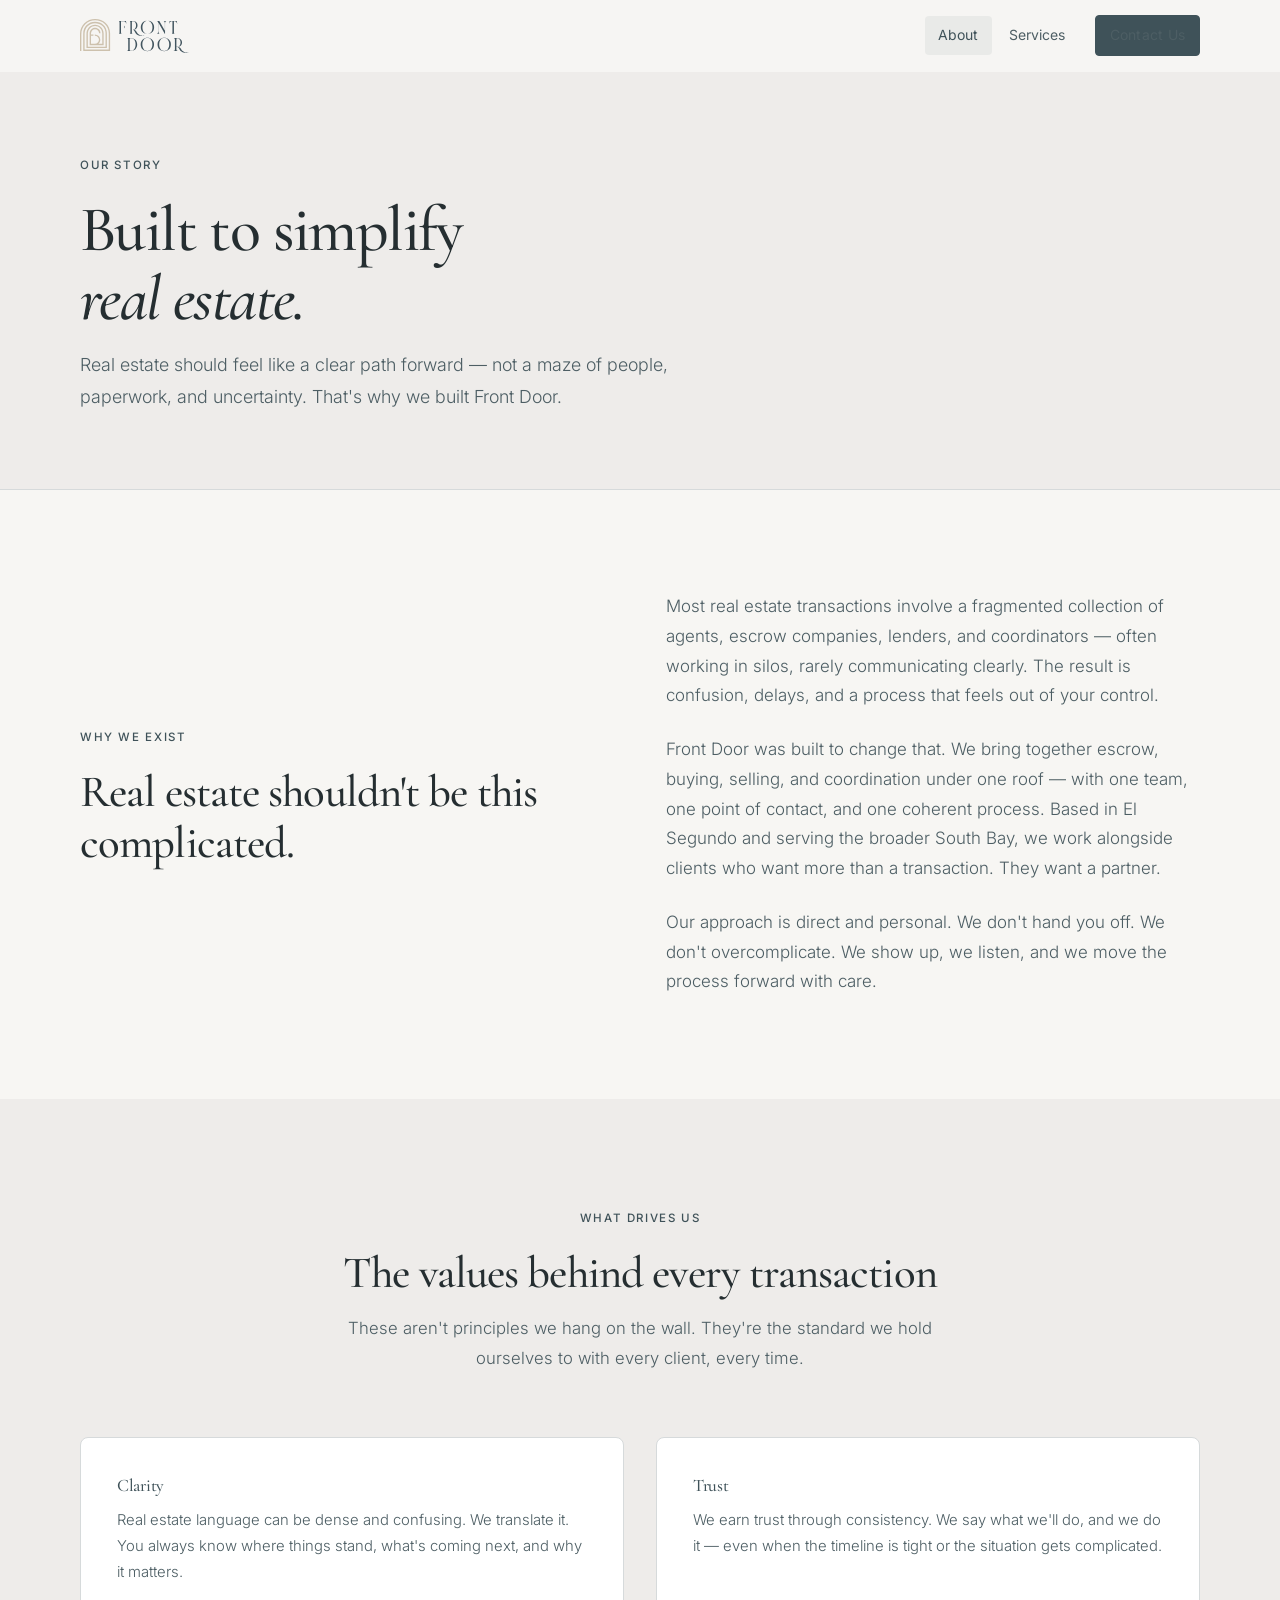
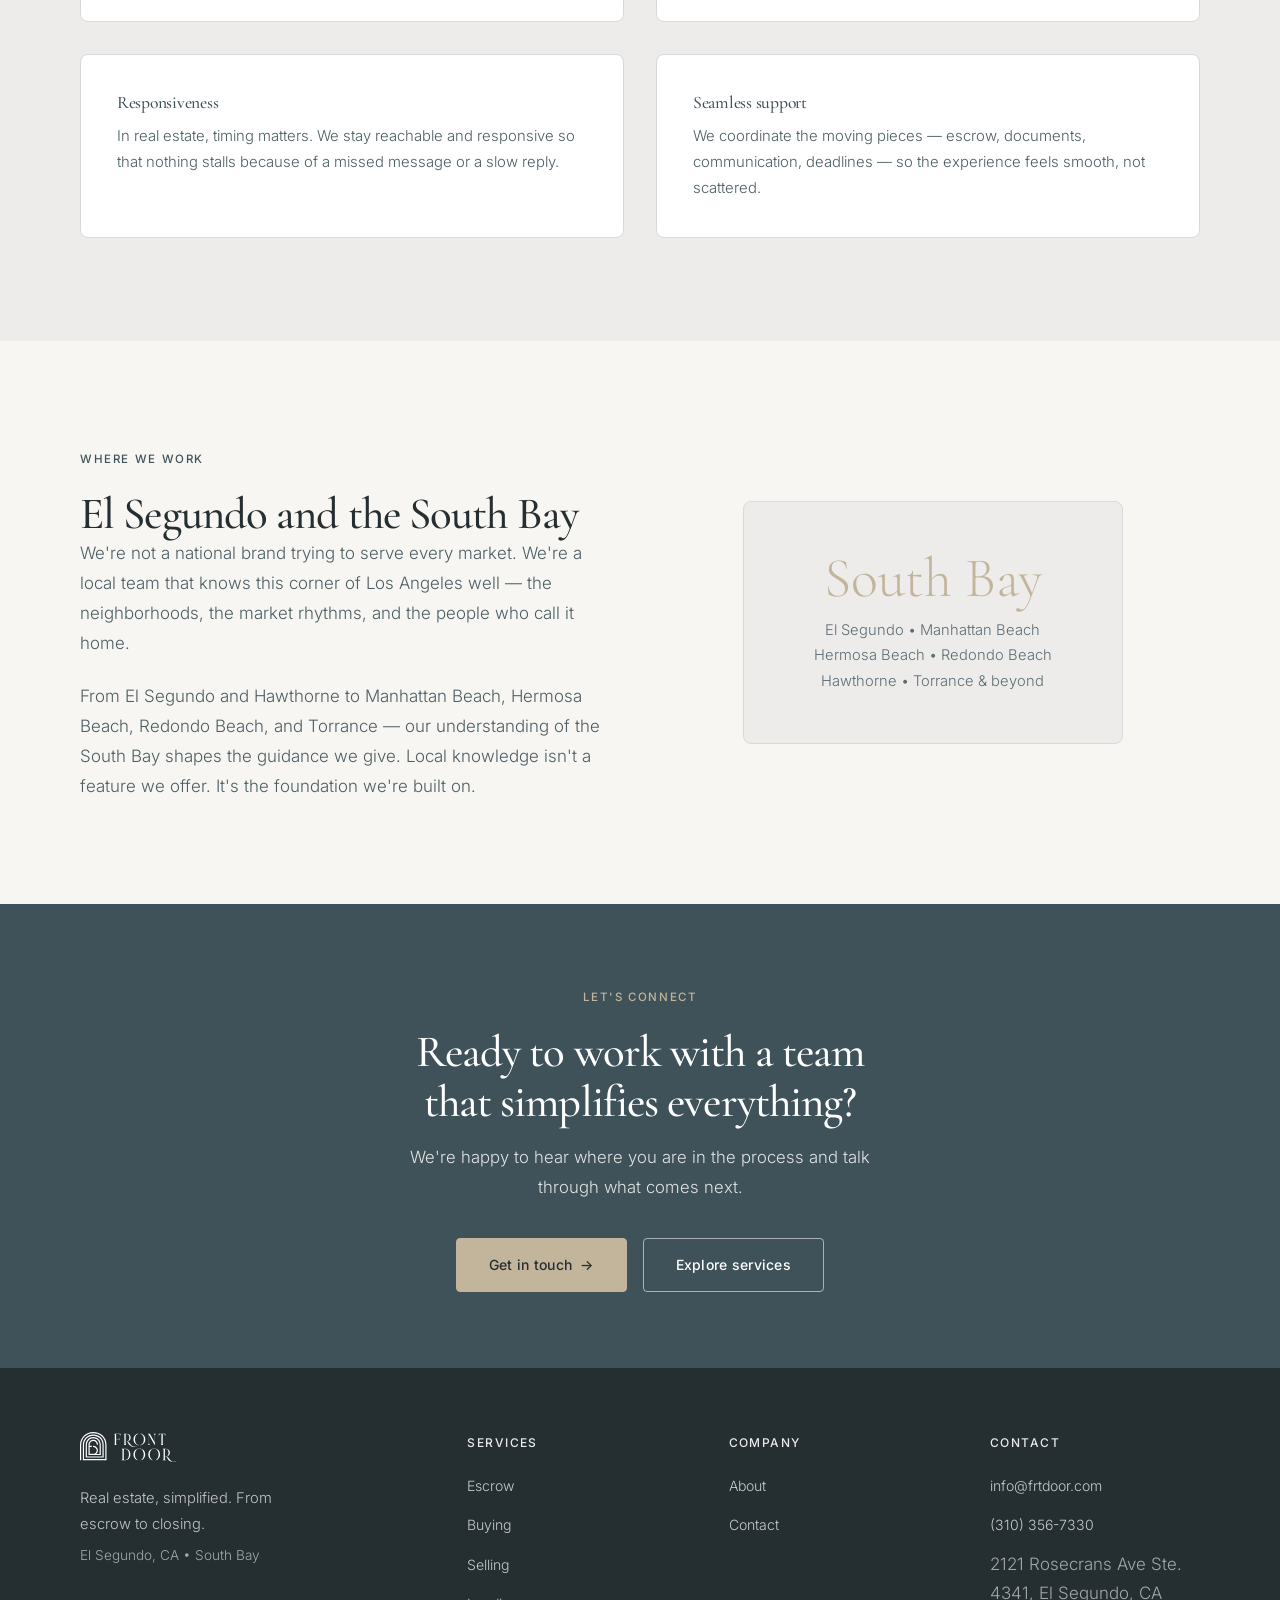
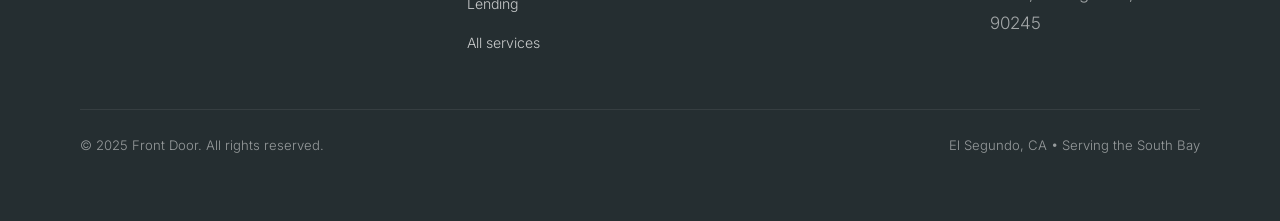
==== about.html @ 39896e64 "Add lending page, update contact info, initialize clean repo - Add lending.html (full service page m" ====
<!DOCTYPE html>
<html lang="en">
<head>
  <meta charset="UTF-8">
  <meta name="viewport" content="width=device-width, initial-scale=1.0">

  <title>About Front Door — Real Estate in El Segundo, CA</title>
  <meta name="description" content="Front Door was built to simplify real estate in El Segundo and the South Bay. Learn about our approach to buying, selling, and escrow — and why clarity and trust define everything we do.">

  <!-- Open Graph -->
  <meta property="og:type" content="website">
  <meta property="og:title" content="About Front Door — Real Estate in El Segundo, CA">
  <meta property="og:description" content="We built Front Door to simplify a fragmented process. Personal service, local knowledge, and a calm, coordinated approach to real estate in the South Bay.">
  <meta property="og:url" content="https://frontdoorrealestate.com/about.html">
  <meta property="og:site_name" content="Front Door">

  <meta property="og:image" content="https://www.frtdoor.com/assets/images/og-image.jpg">
  <meta property="og:image:width" content="1200">
  <meta property="og:image:height" content="630">
  <meta name="twitter:card" content="summary_large_image">
  <meta name="twitter:image" content="https://www.frtdoor.com/assets/images/og-image.jpg">
  <link rel="canonical" href="https://frontdoorrealestate.com/about.html">

  <link rel="preconnect" href="https://fonts.googleapis.com">
  <link rel="preconnect" href="https://fonts.gstatic.com" crossorigin>
  <link href="https://fonts.googleapis.com/css2?family=Cormorant+Garamond:ital,wght@0,300;0,400;0,500;0,600;1,300;1,400;1,500&family=Inter:wght@300;400;500&display=swap" rel="stylesheet">


  <!-- Favicon -->
  <link rel="icon" type="image/x-icon" href="favicon.ico">
  <link rel="icon" type="image/png" sizes="32x32" href="assets/images/favicon-32.png">
  <link rel="apple-touch-icon" sizes="180x180" href="assets/images/apple-touch-icon.png">
  <link rel="stylesheet" href="css/styles.css">
</head>
<body>

  <!-- ══ HEADER ══ -->
  <header class="site-header" role="banner">
    <div class="header-inner">
      <a href="index.html" class="logo" aria-label="Front Door — home">
        <img src="assets/images/logo.svg" alt="Front Door" width="180" height="56">
      </a>

      <nav class="primary-nav" aria-label="Primary navigation">
        <a href="about.html">About</a>
        <a href="services.html">Services</a>
        <span class="nav-cta">
          <a href="contact.html" class="btn btn-primary">Contact Us</a>
        </span>
      </nav>

      <button class="nav-toggle" aria-label="Open navigation" aria-expanded="false">
        <span></span><span></span><span></span>
      </button>
    </div>
  </header>

  <main id="main-content">

    <!-- ══ PAGE HERO ══ -->
    <section class="page-hero" aria-labelledby="about-heading">
      <div class="container">
        <span class="label reveal">Our story</span>
        <h1 id="about-heading" class="reveal">Built to simplify<br><em>real estate.</em></h1>
        <p class="reveal">Real estate should feel like a clear path forward — not a maze of people, paperwork, and uncertainty. That's why we built Front Door.</p>
      </div>
    </section>

    <!-- ══ INTRO ══ -->
    <section class="section" aria-labelledby="mission-heading">
      <div class="container">
        <div class="grid-2">
          <div>
            <span class="label reveal">Why we exist</span>
            <h2 id="mission-heading" class="reveal">Real estate shouldn't be this complicated.</h2>
          </div>
          <div>
            <p class="reveal">Most real estate transactions involve a fragmented collection of agents, escrow companies, lenders, and coordinators — often working in silos, rarely communicating clearly. The result is confusion, delays, and a process that feels out of your control.</p>
            <p class="reveal mt-md">Front Door was built to change that. We bring together escrow, buying, selling, and coordination under one roof — with one team, one point of contact, and one coherent process. Based in El Segundo and serving the broader South Bay, we work alongside clients who want more than a transaction. They want a partner.</p>
            <p class="reveal mt-md">Our approach is direct and personal. We don't hand you off. We don't overcomplicate. We show up, we listen, and we move the process forward with care.</p>
          </div>
        </div>
      </div>
    </section>

    <!-- ══ VALUES ══ -->
    <section class="section section-alt" aria-labelledby="values-heading">
      <div class="container">
        <div class="section-header centered text-center">
          <span class="label reveal">What drives us</span>
          <h2 id="values-heading" class="reveal">The values behind every transaction</h2>
          <p class="reveal">These aren't principles we hang on the wall. They're the standard we hold ourselves to with every client, every time.</p>
        </div>

        <div class="values-grid">
          <div class="value-block reveal">
            <h4>Clarity</h4>
            <p>Real estate language can be dense and confusing. We translate it. You always know where things stand, what's coming next, and why it matters.</p>
          </div>
          <div class="value-block reveal">
            <h4>Trust</h4>
            <p>We earn trust through consistency. We say what we'll do, and we do it — even when the timeline is tight or the situation gets complicated.</p>
          </div>
          <div class="value-block reveal">
            <h4>Responsiveness</h4>
            <p>In real estate, timing matters. We stay reachable and responsive so that nothing stalls because of a missed message or a slow reply.</p>
          </div>
          <div class="value-block reveal">
            <h4>Seamless support</h4>
            <p>We coordinate the moving pieces — escrow, documents, communication, deadlines — so the experience feels smooth, not scattered.</p>
          </div>
        </div>
      </div>
    </section>

    <!-- ══ LOCAL ══ -->
    <section class="section" aria-labelledby="local-heading">
      <div class="container">
        <div class="grid-2">
          <div>
            <span class="label reveal">Where we work</span>
            <h2 id="local-heading" class="reveal">El Segundo and the South Bay</h2>
            <p class="reveal">We're not a national brand trying to serve every market. We're a local team that knows this corner of Los Angeles well — the neighborhoods, the market rhythms, and the people who call it home.</p>
            <p class="reveal mt-md">From El Segundo and Hawthorne to Manhattan Beach, Hermosa Beach, Redondo Beach, and Torrance — our understanding of the South Bay shapes the guidance we give. Local knowledge isn't a feature we offer. It's the foundation we're built on.</p>
          </div>
          <div class="reveal" style="display:flex;align-items:center;justify-content:center;">
            <div style="background:var(--bg-alt);border:1px solid var(--border);border-radius:var(--radius-lg);padding:3rem 2rem;text-align:center;width:100%;max-width:380px;">
              <div style="font-family:'Cormorant Garamond',serif;font-size:3.5rem;font-weight:300;color:var(--accent);line-height:1;margin-bottom:0.75rem;">South Bay</div>
              <p style="font-size:0.92rem;color:var(--text-muted);max-width:none;margin:0;">El Segundo &bull; Manhattan Beach<br>Hermosa Beach &bull; Redondo Beach<br>Hawthorne &bull; Torrance &amp; beyond</p>
            </div>
          </div>
        </div>
      </div>
    </section>

    <!-- ══ CTA BAND ══ -->
    <section class="cta-band" aria-labelledby="about-cta-heading">
      <div class="container">
        <span class="label reveal">Let's connect</span>
        <h2 id="about-cta-heading" class="reveal">Ready to work with a team<br>that simplifies everything?</h2>
        <p class="reveal">We're happy to hear where you are in the process and talk through what comes next.</p>
        <div class="btn-group reveal">
          <a href="contact.html" class="btn btn-accent">Get in touch <span class="arrow" aria-hidden="true">→</span></a>
          <a href="services.html" class="btn btn-light">Explore services</a>
        </div>
      </div>
    </section>

  </main>

  <!-- ══ FOOTER ══ -->
  <footer class="site-footer" role="contentinfo">
    <div class="container">
      <div class="footer-inner">
        <div class="footer-brand">
          <a href="index.html" class="logo" aria-label="Front Door — home">
        <img src="assets/images/logo-white.svg" alt="Front Door" width="180" height="56">
      </a>
          <p class="footer-tagline">Real estate, simplified. From escrow to closing.</p>
          <p class="footer-location">El Segundo, CA &bull; South Bay</p>
        </div>

        <div class="footer-col">
          <h5>Services</h5>
          <ul>
            <li><a href="escrow.html">Escrow</a></li>
            <li><a href="buying.html">Buying</a></li>
            <li><a href="selling.html">Selling</a></li>
            <li><a href="lending.html">Lending</a></li>
            <li><a href="services.html">All services</a></li>
          </ul>
        </div>

        <div class="footer-col">
          <h5>Company</h5>
          <ul>
            <li><a href="about.html">About</a></li>
            <li><a href="contact.html">Contact</a></li>
          </ul>
        </div>

        <div class="footer-col">
          <h5>Contact</h5>
          <ul>
            <li><a href="mailto:info@frtdoor.com">info@frtdoor.com</a></li>
            <li><a href="tel:+13103567330">(310) 356-7330</a></li>
            <li><span style="color:rgba(255,255,255,0.58)">2121 Rosecrans Ave Ste. 4341, El Segundo, CA 90245</span></li>
          </ul>
        </div>
      </div>

      <div class="footer-bottom">
        <span>&copy; 2025 Front Door. All rights reserved.</span>
        <span>El Segundo, CA &bull; Serving the South Bay</span>
      </div>
    </div>
  </footer>

  <script src="js/main.js"></script>
</body>
</html>
---- css/styles.css ----
/* ═══════════════════════════════════════════
   FRONT DOOR — SHARED STYLES
   Premium static marketing site
═══════════════════════════════════════════ */

/* ── CUSTOM PROPERTIES ── */
:root {
  --bg:          #F7F6F3;
  --bg-alt:      #EEECEA;
  --bg-dark:     #3F5259;
  --text:        #252E31;
  --text-body:   #4D5E64;
  --text-muted:  #5C6E75;
  --primary:     #3F5259;
  --primary-h:   #334449;
  --accent:      #C2B59B;
  --accent-h:    #B3A58B;
  --border:      #D6DADB;
  --border-soft: rgba(63,82,89,0.10);
  --radius:      4px;
  --radius-lg:   8px;
  --hdr:         72px;
  --max:         1200px;
  --gap:         clamp(2rem, 5vw, 5rem);
}

/* ── RESET ── */
*, *::before, *::after {
  box-sizing: border-box;
  margin: 0;
  padding: 0;
}

html {
  scroll-behavior: smooth;
  -webkit-text-size-adjust: 100%;
}

body {
  background: var(--bg);
  color: var(--text);
  font-family: 'Inter', system-ui, -apple-system, sans-serif;
  font-weight: 300;
  font-size: 17px;
  line-height: 1.75;
  -webkit-font-smoothing: antialiased;
  -moz-osx-font-smoothing: grayscale;
  overflow-x: hidden;
}

img {
  display: block;
  max-width: 100%;
  height: auto;
}

a {
  color: inherit;
  text-decoration: none;
}

ul { list-style: none; }

/* ── TYPOGRAPHY ── */
h1, h2, h3, h4 {
  font-family: 'Cormorant Garamond', 'Playfair Display', Georgia, serif;
  color: var(--text);
  font-weight: 500;
  letter-spacing: -0.015em;
}

h1 {
  font-size: clamp(2.8rem, 5vw, 4.4rem);
  line-height: 1.08;
  letter-spacing: -0.025em;
}

h2 {
  font-size: clamp(2rem, 3.5vw, 3.2rem);
  line-height: 1.12;
  letter-spacing: -0.02em;
}

h3 {
  font-size: clamp(1.3rem, 2vw, 1.6rem);
  line-height: 1.3;
  letter-spacing: -0.01em;
}

h4 {
  font-size: 1.1rem;
  line-height: 1.4;
  font-weight: 500;
}

p {
  color: var(--text-body);
  font-weight: 300;
  max-width: 68ch;
}

.text-center p { margin-left: auto; margin-right: auto; }

strong { font-weight: 500; color: var(--text); }

/* ── EYEBROW LABEL ── */
.label {
  display: inline-block;
  font-family: 'Inter', sans-serif;
  font-size: 0.72rem;
  font-weight: 500;
  letter-spacing: 0.14em;
  text-transform: uppercase;
  color: var(--primary);   /* #3F5259 — 7.4:1 on light bg */
  margin-bottom: 1.25rem;
}

/* Restore warm accent on dark backgrounds where it reads well */
.section-dark .label,
.cta-band       .label,
.hero           .label {
  color: var(--accent);
}

/* ── LAYOUT ── */
.container {
  width: 100%;
  max-width: var(--max);
  margin-inline: auto;
  padding-inline: clamp(1.25rem, 5vw, 2.5rem);
}

.section {
  padding-block: clamp(4rem, 8vw, 8rem);
}

.section-sm {
  padding-block: clamp(3rem, 5vw, 5rem);
}

/* ── GRID SYSTEMS ── */
.grid-3 {
  display: grid;
  grid-template-columns: repeat(3, 1fr);
  gap: clamp(1.5rem, 3vw, 2.5rem);
}

.grid-2 {
  display: grid;
  grid-template-columns: repeat(2, 1fr);
  gap: clamp(1.5rem, 4vw, 4rem);
  align-items: center;
}

.grid-4 {
  display: grid;
  grid-template-columns: repeat(4, 1fr);
  gap: clamp(1.25rem, 2vw, 2rem);
}

@media (max-width: 900px) {
  .grid-3 { grid-template-columns: 1fr 1fr; }
  .grid-4 { grid-template-columns: 1fr 1fr; }
}

@media (max-width: 640px) {
  .grid-3 { grid-template-columns: 1fr; }
  .grid-2 { grid-template-columns: 1fr; }
  .grid-4 { grid-template-columns: 1fr; }
}

/* ── BUTTONS ── */
.btn {
  display: inline-flex;
  align-items: center;
  gap: 0.5rem;
  padding: 0.85rem 2rem;
  border-radius: var(--radius);
  font-family: 'Inter', sans-serif;
  font-size: 0.875rem;
  font-weight: 500;
  letter-spacing: 0.02em;
  cursor: pointer;
  transition: all 0.22s ease;
  border: 1.5px solid transparent;
  white-space: nowrap;
}

.btn-primary {
  background: var(--primary);
  color: #fff;
  border-color: var(--primary);
}

.btn-primary:hover {
  background: var(--primary-h);
  border-color: var(--primary-h);
  transform: translateY(-1px);
}

.btn-outline {
  background: transparent;
  color: var(--primary);
  border-color: var(--primary);
}

.btn-outline:hover {
  background: var(--primary);
  color: #fff;
  transform: translateY(-1px);
}

.btn-light {
  background: transparent;
  color: #fff;
  border-color: rgba(255,255,255,0.55);
}

.btn-light:hover {
  background: rgba(255,255,255,0.12);
  border-color: rgba(255,255,255,0.75);
  transform: translateY(-1px);
}

.btn-accent {
  background: var(--accent);
  color: var(--text);
  border-color: var(--accent);
}

.btn-accent:hover {
  background: var(--accent-h);
  border-color: var(--accent-h);
  transform: translateY(-1px);
}

.btn-group {
  display: flex;
  flex-wrap: wrap;
  gap: 1rem;
  margin-top: 2.25rem;
}

/* ── ARROW ICON ── */
.arrow {
  display: inline-block;
  transition: transform 0.2s ease;
}
.btn:hover .arrow,
a:hover .arrow { transform: translateX(3px); }

/* ── DIVIDER ── */
.divider {
  width: 48px;
  height: 1.5px;
  background: var(--accent);
  display: block;
  margin-bottom: 1.5rem;
}

/* ── HEADER / NAV ── */
.site-header {
  position: fixed;
  top: 0;
  left: 0;
  right: 0;
  z-index: 100;
  height: var(--hdr);
  display: flex;
  align-items: center;
  background: rgba(247,246,243,0.92);
  backdrop-filter: blur(14px);
  -webkit-backdrop-filter: blur(14px);
  border-bottom: 1px solid transparent;
  transition: border-color 0.3s ease, background 0.3s ease;
}

.site-header.scrolled {
  border-bottom-color: var(--border);
  background: rgba(247,246,243,0.97);
}

.header-inner {
  display: flex;
  align-items: center;
  justify-content: space-between;
  width: 100%;
  max-width: var(--max);
  margin-inline: auto;
  padding-inline: clamp(1.25rem, 5vw, 2.5rem);
}

/* ── LOGO ── */
.logo {
  display: inline-flex;
  align-items: center;
  text-decoration: none;
  flex-shrink: 0;
}

.logo img {
  display: block;
  height: 34px;
  width: auto;
}

/* Footer logo is slightly smaller */
.site-footer .logo img {
  height: 30px;
}

/* ── PRIMARY NAV ── */
.primary-nav {
  display: flex;
  align-items: center;
  gap: 0.25rem;
}

.primary-nav a {
  padding: 0.45rem 0.85rem;
  font-size: 0.875rem;
  font-weight: 400;
  color: var(--text-body);
  border-radius: var(--radius);
  transition: color 0.2s ease, background 0.2s ease;
}

.primary-nav a:hover,
.primary-nav a.active {
  color: var(--primary);
  background: rgba(63,82,89,0.07);
}

.nav-cta {
  margin-left: 0.75rem;
}

/* ── MOBILE NAV TOGGLE ── */
.nav-toggle {
  display: none;
  flex-direction: column;
  justify-content: center;
  gap: 5px;
  width: 36px;
  height: 36px;
  background: none;
  border: none;
  cursor: pointer;
  padding: 4px;
  border-radius: var(--radius);
}

.nav-toggle span {
  display: block;
  height: 1.5px;
  background: var(--text);
  border-radius: 2px;
  transition: all 0.25s ease;
}

.nav-toggle[aria-expanded="true"] span:nth-child(1) {
  transform: translateY(6.5px) rotate(45deg);
}
.nav-toggle[aria-expanded="true"] span:nth-child(2) {
  opacity: 0;
  transform: scaleX(0);
}
.nav-toggle[aria-expanded="true"] span:nth-child(3) {
  transform: translateY(-6.5px) rotate(-45deg);
}

@media (max-width: 768px) {
  .nav-toggle { display: flex; }

  .primary-nav {
    display: none;
    position: fixed;
    top: var(--hdr);
    left: 0;
    right: 0;
    background: rgba(247,246,243,0.98);
    backdrop-filter: blur(14px);
    -webkit-backdrop-filter: blur(14px);
    flex-direction: column;
    align-items: flex-start;
    padding: 1.5rem clamp(1.25rem, 5vw, 2.5rem) 2rem;
    border-bottom: 1px solid var(--border);
    gap: 0.25rem;
  }

  .primary-nav.open { display: flex; }

  .primary-nav a {
    padding: 0.65rem 0.5rem;
    font-size: 1rem;
    width: 100%;
  }

  .nav-cta {
    margin-left: 0;
    margin-top: 0.75rem;
  }

  .nav-cta .btn {
    width: 100%;
    justify-content: center;
  }
}

/* ── HERO ── */
.hero {
  min-height: 92vh;
  display: flex;
  align-items: center;
  padding-top: var(--hdr);
  position: relative;
  overflow: hidden;
  background-color: var(--bg-dark);
  background-image: url('../assets/images/hero-house.jpg');
  background-size: cover;
  background-position: center 55%;
}

/* Dark overlay */
.hero::before {
  content: '';
  position: absolute;
  inset: 0;
  background: linear-gradient(
    135deg,
    rgba(22, 32, 37, 0.80) 0%,
    rgba(30, 44, 50, 0.65) 60%,
    rgba(22, 32, 37, 0.55) 100%
  );
  pointer-events: none;
  z-index: 0;
}

.hero-inner {
  position: relative;
  z-index: 1;
  padding-block: clamp(5rem, 10vw, 9rem);
}

.hero-content {
  max-width: 780px;
}

.hero h1 {
  margin-bottom: 1.5rem;
  color: #fff;
}

.hero .label {
  color: var(--accent);
}

.hero p {
  font-size: clamp(1rem, 1.4vw, 1.15rem);
  max-width: 56ch;
  color: rgba(255,255,255,0.88);
}

/* ── HEADER ON HERO PAGES (transparent + white logo) ── */
.hero-page .site-header:not(.scrolled) {
  background: transparent;
  border-bottom-color: transparent;
}

.hero-page .site-header:not(.scrolled) .logo-dark { display: none; }
.hero-page .site-header:not(.scrolled) .logo-white { display: inline-flex; }
.logo-white { display: none; }
.logo-dark  { display: inline-flex; }

.hero-page .site-header:not(.scrolled) .primary-nav a {
  color: rgba(255,255,255,0.80);
}

.hero-page .site-header:not(.scrolled) .primary-nav a:hover,
.hero-page .site-header:not(.scrolled) .primary-nav a.active {
  color: #fff;
  background: rgba(255,255,255,0.10);
}

.hero-page .site-header:not(.scrolled) .nav-toggle span {
  background: #fff;
}

/* scrolled state reverts to normal */
.hero-page .site-header.scrolled .logo-dark  { display: inline-flex; }
.hero-page .site-header.scrolled .logo-white { display: none; }

/* ── PAGE HERO (inner pages) ── */
.page-hero {
  padding-top: calc(var(--hdr) + clamp(3rem, 6vw, 6rem));
  padding-bottom: clamp(3rem, 6vw, 6rem);
  background: var(--bg-alt);
  border-bottom: 1px solid var(--border);
}

.page-hero h1 {
  margin-bottom: 1rem;
}

.page-hero p {
  font-size: clamp(1rem, 1.4vw, 1.15rem);
  max-width: 54ch;
}

/* ── SECTION HEADER ── */
.section-header {
  max-width: 640px;
  margin-bottom: clamp(2.5rem, 5vw, 4rem);
}

.section-header.centered {
  text-align: center;
  margin-inline: auto;
}

.section-header h2 { margin-bottom: 1rem; }
.section-header p { font-size: 1.05rem; }

/* ── VALUE CARDS ── */
.value-card {
  padding: clamp(1.75rem, 3vw, 2.5rem);
  background: #fff;
  border: 1px solid var(--border);
  border-radius: var(--radius-lg);
  transition: box-shadow 0.25s ease, transform 0.25s ease;
}

.value-card:hover {
  box-shadow: 0 8px 32px rgba(63,82,89,0.09);
  transform: translateY(-2px);
}

.value-card-icon {
  width: 44px;
  height: 44px;
  background: var(--bg-alt);
  border-radius: 10px;
  display: flex;
  align-items: center;
  justify-content: center;
  margin-bottom: 1.25rem;
}

.value-card-icon svg {
  width: 22px;
  height: 22px;
  stroke: var(--primary);
  fill: none;
  stroke-width: 1.6;
  stroke-linecap: round;
  stroke-linejoin: round;
}

.value-card h3 {
  font-size: 1.2rem;
  margin-bottom: 0.6rem;
}

.value-card p {
  font-size: 0.95rem;
  color: var(--text-body);
  max-width: none;
}

/* ── SERVICE CARDS ── */
.service-card {
  padding: clamp(1.75rem, 3vw, 2.5rem);
  background: #fff;
  border: 1px solid var(--border);
  border-radius: var(--radius-lg);
  display: flex;
  flex-direction: column;
  gap: 0.75rem;
  transition: box-shadow 0.25s ease, transform 0.25s ease;
}

.service-card:hover {
  box-shadow: 0 8px 32px rgba(63,82,89,0.09);
  transform: translateY(-2px);
}

.service-card-label {
  font-size: 0.72rem;
  font-weight: 500;
  letter-spacing: 0.12em;
  text-transform: uppercase;
  color: var(--primary);   /* high contrast on white cards */
}

.service-card h3 {
  font-size: 1.35rem;
  margin: 0;
}

.service-card p {
  font-size: 0.95rem;
  max-width: none;
  flex: 1;
}

.service-card-link {
  display: inline-flex;
  align-items: center;
  gap: 0.4rem;
  font-size: 0.875rem;
  font-weight: 500;
  color: var(--primary);
  margin-top: 0.5rem;
  transition: gap 0.2s ease;
}

.service-card-link:hover { gap: 0.7rem; }

/* ── PROCESS STEPS ── */
.steps {
  display: grid;
  grid-template-columns: repeat(3, 1fr);
  gap: clamp(1.5rem, 3vw, 2.5rem);
  position: relative;
}

.step {
  position: relative;
  padding-top: 1rem;
}

.step-number {
  font-family: 'Cormorant Garamond', serif;
  font-size: 3.5rem;
  font-weight: 300;
  color: var(--accent);
  line-height: 1;
  margin-bottom: 1rem;
  opacity: 0.7;
}

.step h3 {
  font-size: 1.15rem;
  margin-bottom: 0.6rem;
}

.step p {
  font-size: 0.95rem;
  max-width: none;
}

@media (max-width: 640px) {
  .steps { grid-template-columns: 1fr; }
}

/* ── BENEFIT LIST ── */
.benefit-list {
  display: flex;
  flex-direction: column;
  gap: 0.75rem;
  margin-top: 1.5rem;
}

.benefit-item {
  display: flex;
  align-items: flex-start;
  gap: 0.75rem;
  font-size: 0.95rem;
  color: var(--text-body);
}

.benefit-item::before {
  content: '';
  display: block;
  width: 18px;
  height: 18px;
  flex-shrink: 0;
  background-image: url("data:image/svg+xml,%3Csvg xmlns='http://www.w3.org/2000/svg' width='18' height='18' viewBox='0 0 24 24' fill='none' stroke='%23C2B59B' stroke-width='2' stroke-linecap='round' stroke-linejoin='round'%3E%3Cpolyline points='20 6 9 17 4 12'%3E%3C/polyline%3E%3C/svg%3E");
  background-repeat: no-repeat;
  background-size: contain;
  margin-top: 2px;
}

/* ── DARK SECTION ── */
.section-dark {
  background: var(--bg-dark);
  color: #fff;
}

.section-dark h2,
.section-dark h3,
.section-dark h4 {
  color: #fff;
}

.section-dark p {
  color: rgba(255,255,255,0.84);
}

.section-dark .label {
  color: var(--accent);
}

.section-dark .divider {
  background: rgba(194,181,155,0.5);
}

/* ── ALT SECTION ── */
.section-alt {
  background: var(--bg-alt);
}

/* ── LOCAL SECTION ── */
.local-section {
  background: var(--bg-alt);
  border-top: 1px solid var(--border);
  border-bottom: 1px solid var(--border);
}

/* ── CTA BAND ── */
.cta-band {
  background: var(--primary);
  padding-block: clamp(4rem, 6vw, 6rem);
  text-align: center;
}

.cta-band h2 {
  color: #fff;
  margin-bottom: 1rem;
}

.cta-band p {
  color: rgba(255,255,255,0.84);
  margin-inline: auto;
  font-size: 1.05rem;
  margin-bottom: 0;
  max-width: 52ch;
}

.cta-band .btn-group {
  justify-content: center;
}

/* ── VALUES GRID (about) ── */
.values-grid {
  display: grid;
  grid-template-columns: repeat(2, 1fr);
  gap: clamp(1.25rem, 3vw, 2rem);
}

.value-block {
  padding: clamp(1.5rem, 3vw, 2.25rem);
  border: 1px solid var(--border);
  border-radius: var(--radius-lg);
  background: #fff;
}

.value-block h4 {
  margin-bottom: 0.5rem;
  color: var(--primary);
}

.value-block p {
  font-size: 0.93rem;
  max-width: none;
}

@media (max-width: 640px) {
  .values-grid { grid-template-columns: 1fr; }
}

/* ── PROCESS ROW (detail pages) ── */
.process-row {
  display: flex;
  flex-direction: column;
  gap: clamp(1.5rem, 3vw, 2rem);
  margin-top: 2rem;
}

.process-item {
  display: grid;
  grid-template-columns: 2.5rem 1fr;
  gap: 1.25rem;
  align-items: flex-start;
}

.process-num {
  font-family: 'Cormorant Garamond', serif;
  font-size: 2rem;
  font-weight: 300;
  color: var(--accent);
  line-height: 1;
  padding-top: 0.2rem;
}

.process-item h4 {
  margin-bottom: 0.35rem;
}

.process-item p {
  font-size: 0.95rem;
  max-width: none;
}

/* ── CONTACT FORM ── */
.contact-grid {
  display: grid;
  grid-template-columns: 1fr 1.4fr;
  gap: clamp(3rem, 6vw, 6rem);
  align-items: flex-start;
}

@media (max-width: 840px) {
  .contact-grid { grid-template-columns: 1fr; }
}

.contact-info h3 {
  font-size: 1.5rem;
  margin-bottom: 1rem;
}

.contact-info p {
  font-size: 0.97rem;
  max-width: none;
  margin-bottom: 2rem;
}

.contact-detail {
  display: flex;
  align-items: flex-start;
  gap: 0.75rem;
  margin-bottom: 1rem;
  font-size: 0.93rem;
  color: var(--text-body);
}

.contact-detail-icon {
  width: 18px;
  flex-shrink: 0;
  margin-top: 2px;
}

.contact-detail-icon svg {
  width: 18px;
  height: 18px;
  stroke: var(--primary);
  fill: none;
  stroke-width: 1.6;
  stroke-linecap: round;
  stroke-linejoin: round;
}

.form-card {
  background: #fff;
  border: 1px solid var(--border);
  border-radius: var(--radius-lg);
  padding: clamp(2rem, 4vw, 3rem);
}

.form-group {
  margin-bottom: 1.5rem;
}

.form-row {
  display: grid;
  grid-template-columns: 1fr 1fr;
  gap: 1.25rem;
  margin-bottom: 1.5rem;
}

@media (max-width: 560px) {
  .form-row { grid-template-columns: 1fr; }
}

label {
  display: block;
  font-size: 0.82rem;
  font-weight: 500;
  letter-spacing: 0.04em;
  text-transform: uppercase;
  color: var(--text-body);
  margin-bottom: 0.5rem;
}

input[type="text"],
input[type="email"],
input[type="tel"],
select,
textarea {
  display: block;
  width: 100%;
  padding: 0.8rem 1rem;
  background: var(--bg);
  border: 1px solid var(--border);
  border-radius: var(--radius);
  font-family: 'Inter', sans-serif;
  font-size: 0.92rem;
  font-weight: 300;
  color: var(--text);
  transition: border-color 0.2s ease, box-shadow 0.2s ease;
  appearance: none;
  -webkit-appearance: none;
}

input:focus,
select:focus,
textarea:focus {
  outline: none;
  border-color: var(--primary);
  box-shadow: 0 0 0 3px rgba(63,82,89,0.12);
}

textarea {
  resize: vertical;
  min-height: 130px;
}

select {
  background-image: url("data:image/svg+xml,%3Csvg xmlns='http://www.w3.org/2000/svg' width='16' height='16' viewBox='0 0 24 24' fill='none' stroke='%234D5E64' stroke-width='2' stroke-linecap='round' stroke-linejoin='round'%3E%3Cpolyline points='6 9 12 15 18 9'%3E%3C/polyline%3E%3C/svg%3E");
  background-repeat: no-repeat;
  background-position: right 1rem center;
  background-size: 16px;
  padding-right: 2.5rem;
  cursor: pointer;
}

.form-submit {
  width: 100%;
  padding: 1rem;
  margin-top: 0.5rem;
  font-size: 0.92rem;
  justify-content: center;
}

/* ── FOOTER ── */
.site-footer {
  background: var(--text);
  color: rgba(255,255,255,0.65);
  padding-block: clamp(3rem, 5vw, 5rem);
}

.footer-inner {
  display: grid;
  grid-template-columns: 1.6fr 1fr 1fr 1fr;
  gap: clamp(2rem, 4vw, 3.5rem);
}

@media (max-width: 900px) {
  .footer-inner { grid-template-columns: 1fr 1fr; }
}

@media (max-width: 560px) {
  .footer-inner { grid-template-columns: 1fr; }
}

.footer-brand .logo-text {
  color: #fff;
}

.footer-brand .logo-mark {
  background: rgba(255,255,255,0.1);
}

.footer-brand .logo-mark svg {
  stroke: var(--accent);
}

.footer-tagline {
  font-size: 0.92rem;
  color: rgba(255,255,255,0.72);
  margin-top: 0.85rem;
  max-width: 26ch;
}

.footer-location {
  font-size: 0.85rem;
  color: rgba(255,255,255,0.58);
  margin-top: 0.4rem;
}

.footer-col h5 {
  font-family: 'Inter', sans-serif;
  font-size: 0.75rem;
  font-weight: 500;
  letter-spacing: 0.12em;
  text-transform: uppercase;
  color: rgba(255,255,255,0.9);
  margin-bottom: 1.1rem;
}

.footer-col ul {
  display: flex;
  flex-direction: column;
  gap: 0.6rem;
}

.footer-col a {
  font-size: 0.88rem;
  color: rgba(255,255,255,0.75);
  transition: color 0.18s ease;
}

.footer-col a:hover {
  color: rgba(255,255,255,0.96);
}

.footer-bottom {
  margin-top: clamp(2.5rem, 4vw, 3.5rem);
  padding-top: 1.5rem;
  border-top: 1px solid rgba(255,255,255,0.08);
  display: flex;
  justify-content: space-between;
  align-items: center;
  flex-wrap: wrap;
  gap: 1rem;
  font-size: 0.82rem;
  color: rgba(255,255,255,0.52);
}

/* ── SCROLL ANIMATION ── */
.reveal {
  opacity: 0;
  transform: translateY(22px);
  transition: opacity 0.65s ease, transform 0.65s ease;
}

.reveal.visible {
  opacity: 1;
  transform: translateY(0);
}

/* Stagger siblings */
.reveal:nth-child(2) { transition-delay: 0.1s; }
.reveal:nth-child(3) { transition-delay: 0.2s; }
.reveal:nth-child(4) { transition-delay: 0.3s; }

/* ── UTILITY ── */
.text-center { text-align: center; }
.text-muted { color: var(--text-muted); }
.mt-sm { margin-top: 0.75rem; }
.mt-md { margin-top: 1.5rem; }
.mt-lg { margin-top: 2.5rem; }
.mb-sm { margin-bottom: 0.75rem; }
.mb-md { margin-bottom: 1.5rem; }
.visually-hidden {
  position: absolute;
  width: 1px; height: 1px;
  padding: 0; margin: -1px;
  overflow: hidden;
  clip: rect(0,0,0,0);
  white-space: nowrap;
  border: 0;
}

/* ── BACK LINK ── */
.back-link {
  display: inline-flex;
  align-items: center;
  gap: 0.4rem;
  font-size: 0.85rem;
  color: var(--text-muted);
  transition: color 0.2s ease, gap 0.2s ease;
  margin-bottom: 1.5rem;
}

.back-link:hover {
  color: var(--primary);
  gap: 0.6rem;
}

.back-arrow {
  display: inline-block;
  transition: transform 0.2s ease;
}

.back-link:hover .back-arrow {
  transform: translateX(-2px);
}
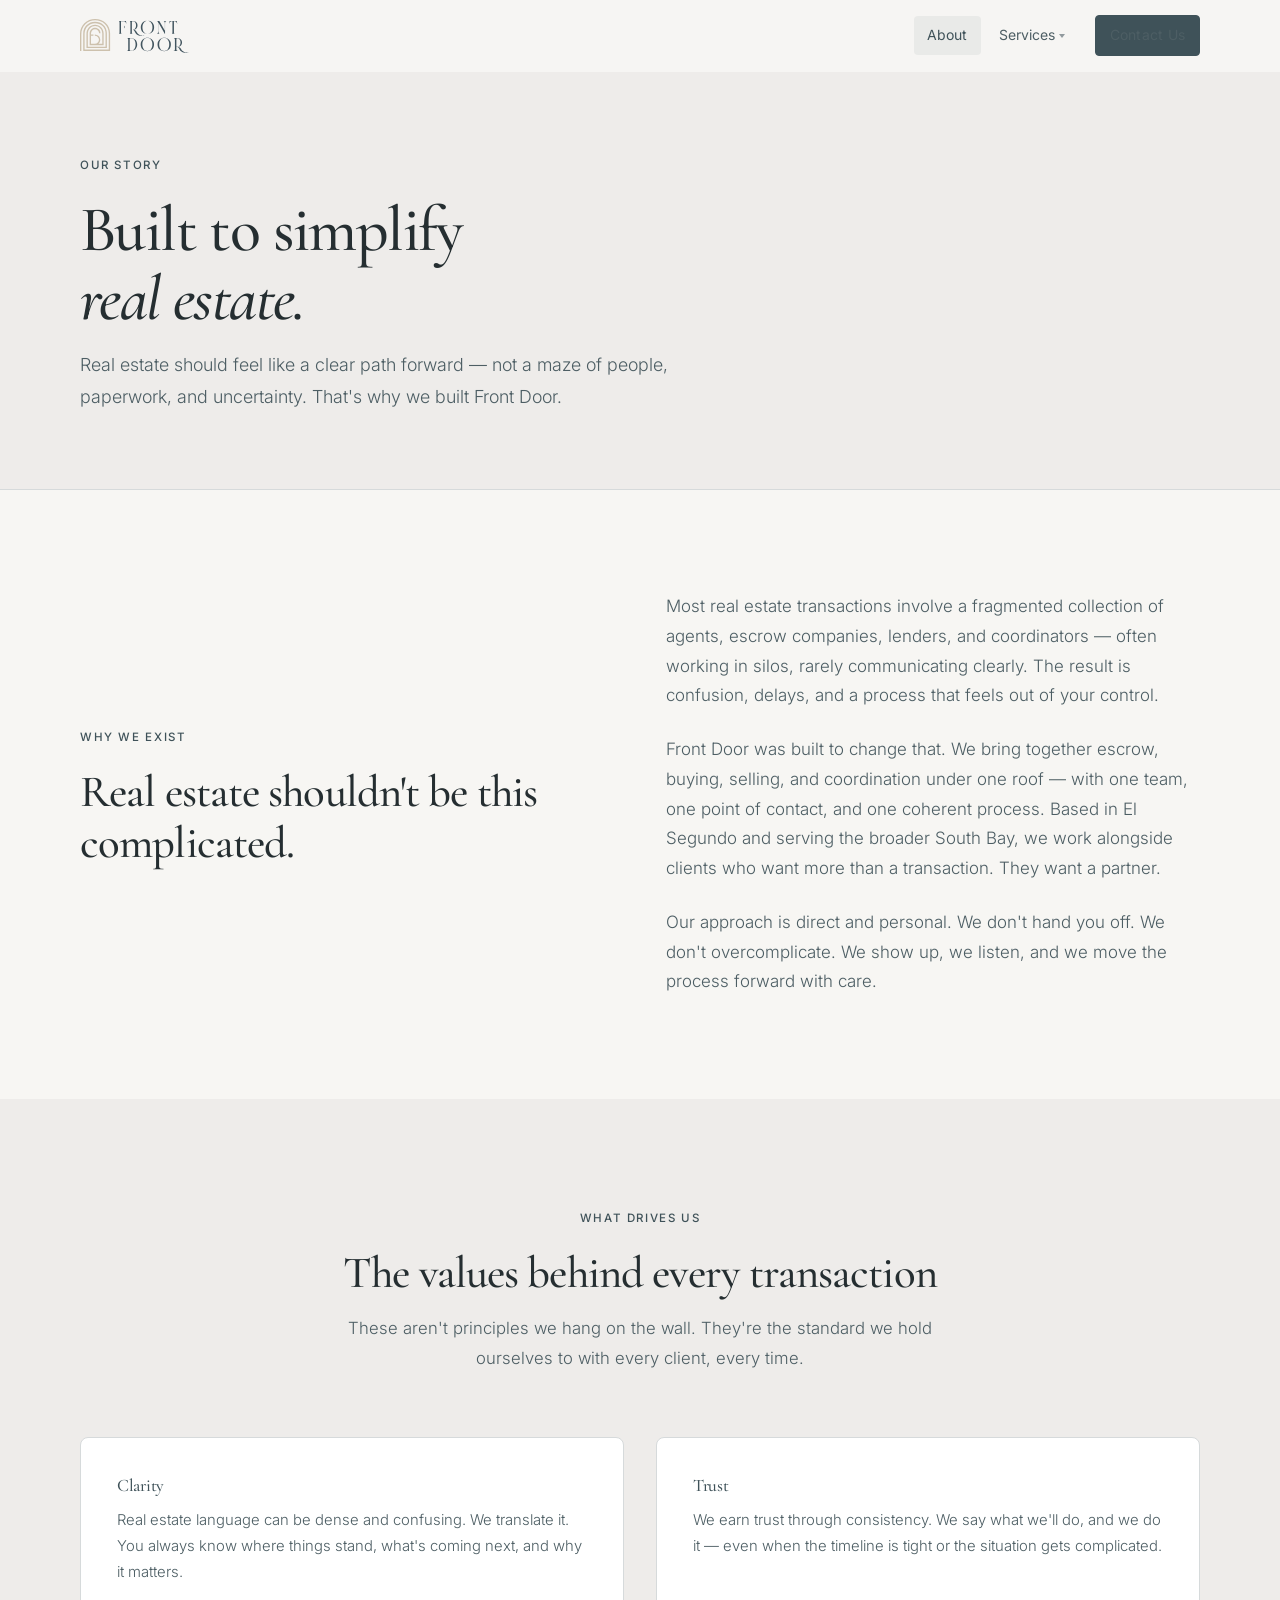
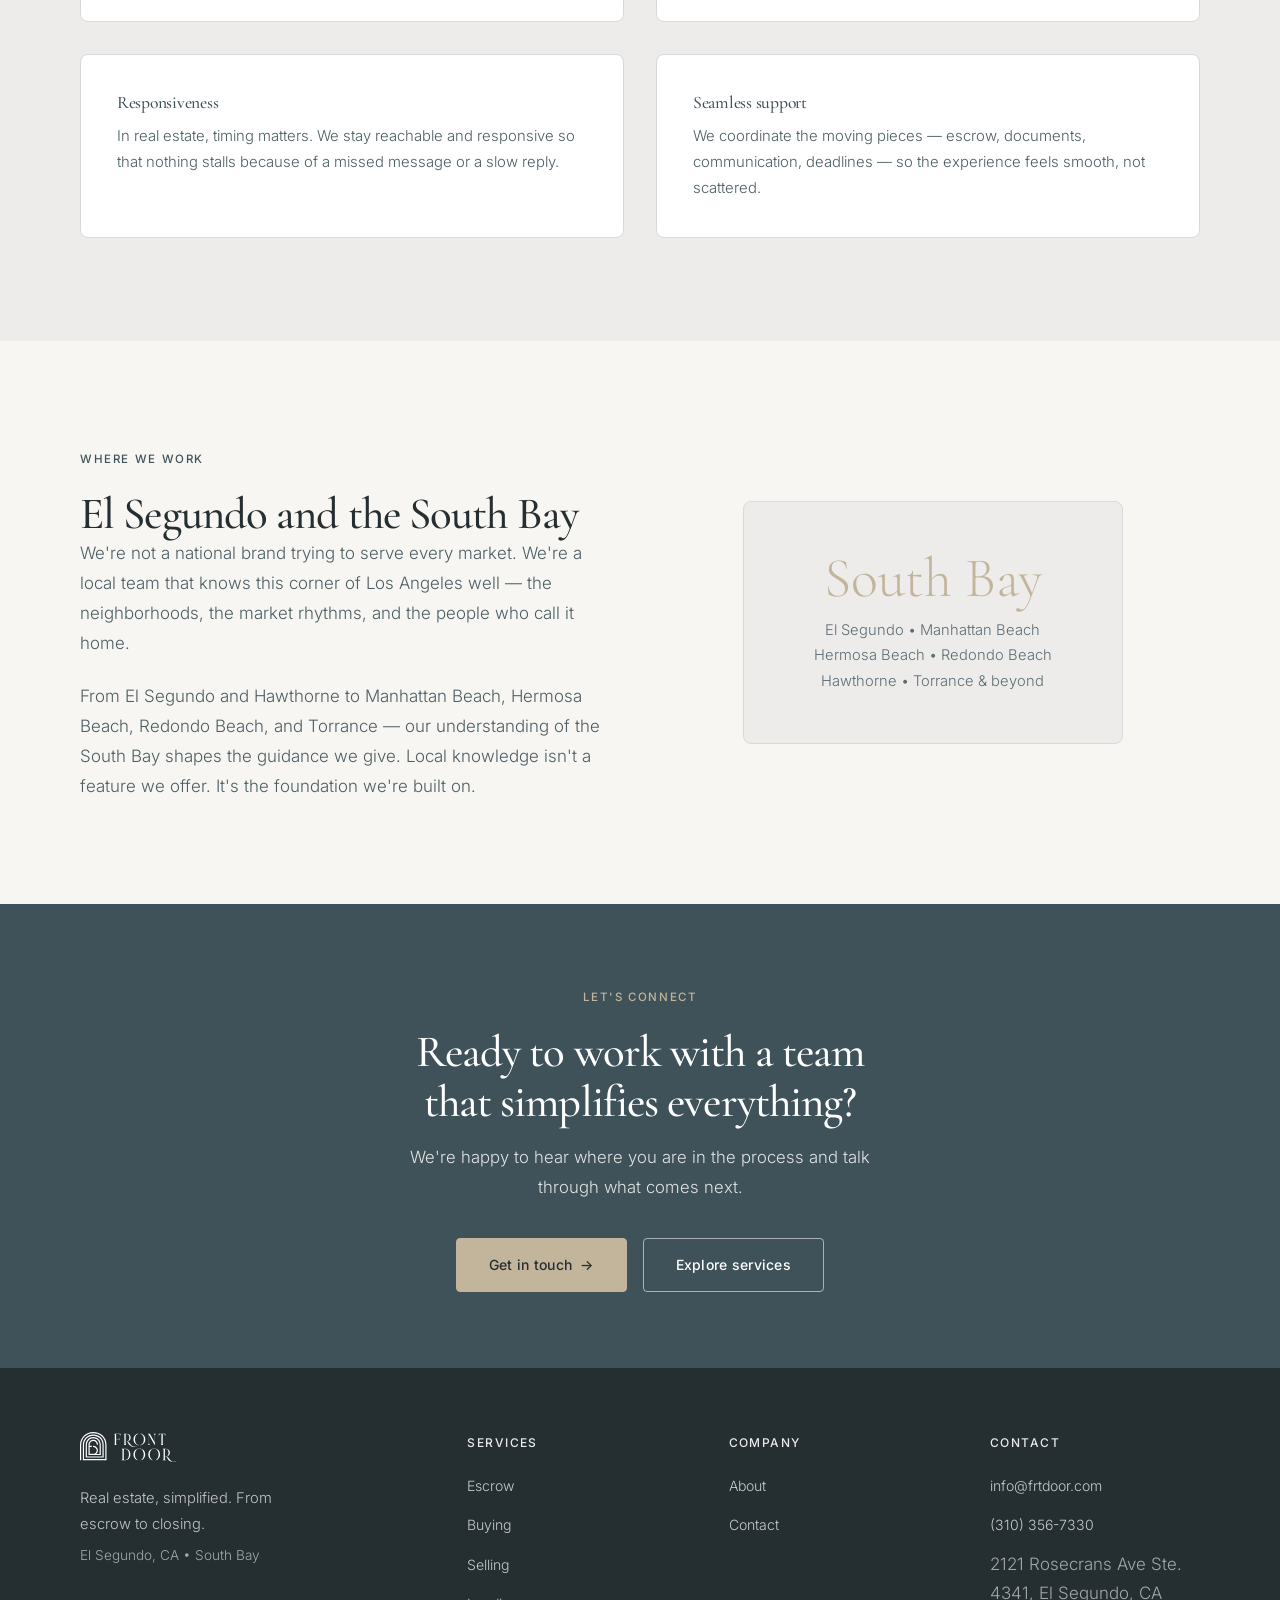
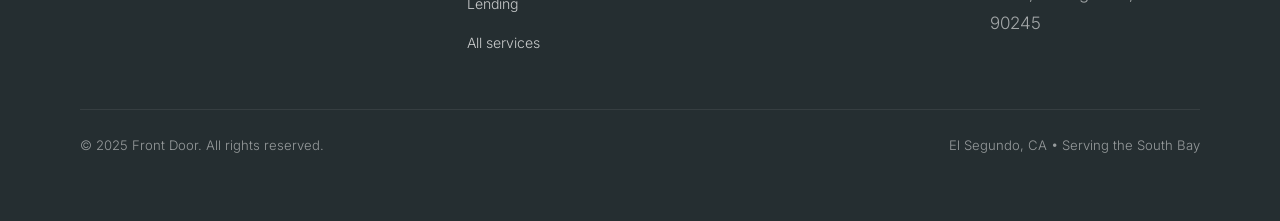
==== commit c4f9c222: "Nav dropdown for Services, 4-up service cards, Contact Us button fix - Add hover dropdown under Serv" ====
--- a/about.html
+++ b/about.html
@@ -43,7 +43,7 @@
 
       <nav class="primary-nav" aria-label="Primary navigation">
         <a href="about.html">About</a>
-        <a href="services.html">Services</a>
+        <span class="nav-item"><a href="services.html">Services</a><div class="nav-dropdown"><a href="escrow.html">Escrow</a><a href="buying.html">Buying</a><a href="selling.html">Selling</a><a href="lending.html">Lending</a></div></span>
         <span class="nav-cta">
           <a href="contact.html" class="btn btn-primary">Contact Us</a>
         </span>
--- a/css/styles.css
+++ b/css/styles.css
@@ -335,6 +335,78 @@
   margin-left: 0.75rem;
 }
 
+/* ── NAV DROPDOWN ── */
+.nav-item {
+  position: relative;
+}
+
+.nav-item > a {
+  display: flex;
+  align-items: center;
+  gap: 0.3rem;
+}
+
+.nav-item > a::after {
+  content: '';
+  display: inline-block;
+  width: 0;
+  height: 0;
+  border-left: 3.5px solid transparent;
+  border-right: 3.5px solid transparent;
+  border-top: 4px solid currentColor;
+  opacity: 0.6;
+  transition: transform 0.2s ease;
+  flex-shrink: 0;
+}
+
+.nav-item:hover > a::after,
+.nav-item:focus-within > a::after {
+  transform: rotate(180deg);
+}
+
+.nav-dropdown {
+  position: absolute;
+  top: calc(100% + 8px);
+  left: 50%;
+  transform: translateX(-50%);
+  min-width: 170px;
+  background: #fff;
+  border: 1px solid var(--border);
+  border-radius: var(--radius-lg);
+  box-shadow: 0 8px 32px rgba(63,82,89,0.12);
+  padding: 0.5rem;
+  opacity: 0;
+  visibility: hidden;
+  pointer-events: none;
+  transition: opacity 0.18s ease, transform 0.18s ease, visibility 0.18s;
+  transform: translateX(-50%) translateY(-4px);
+  z-index: 200;
+}
+
+.nav-item:hover .nav-dropdown,
+.nav-item:focus-within .nav-dropdown {
+  opacity: 1;
+  visibility: visible;
+  pointer-events: auto;
+  transform: translateX(-50%) translateY(0);
+}
+
+.nav-dropdown a {
+  display: block;
+  padding: 0.5rem 0.85rem;
+  font-size: 0.85rem;
+  color: var(--text-body) !important;
+  border-radius: var(--radius);
+  background: transparent !important;
+  white-space: nowrap;
+  transition: color 0.15s ease, background 0.15s ease;
+}
+
+.nav-dropdown a:hover {
+  color: var(--primary) !important;
+  background: rgba(63,82,89,0.07) !important;
+}
+
 /* ── MOBILE NAV TOGGLE ── */
 .nav-toggle {
   display: none;
@@ -405,6 +477,35 @@
     width: 100%;
     justify-content: center;
   }
+
+  /* Dropdown becomes inline accordion on mobile */
+  .nav-item { width: 100%; }
+
+  .nav-item > a { justify-content: space-between; width: 100%; }
+
+  .nav-dropdown {
+    position: static;
+    transform: none;
+    opacity: 1;
+    visibility: visible;
+    pointer-events: auto;
+    box-shadow: none;
+    border: none;
+    border-left: 2px solid var(--border);
+    border-radius: 0;
+    background: transparent;
+    padding: 0.25rem 0 0.25rem 0.75rem;
+    margin-top: 0.25rem;
+    display: none;
+  }
+
+  .nav-item.open .nav-dropdown { display: block; }
+
+  .nav-dropdown a {
+    padding: 0.5rem 0.5rem !important;
+    font-size: 0.95rem !important;
+    width: 100%;
+  }
 }
 
 /* ── HERO ── */
@@ -486,9 +587,42 @@
   background: #fff;
 }
 
+/* Dropdown on transparent hero header */
+.hero-page .site-header:not(.scrolled) .nav-dropdown {
+  background: var(--bg-dark);
+  border-color: rgba(255,255,255,0.15);
+}
+
+.hero-page .site-header:not(.scrolled) .nav-dropdown a {
+  color: rgba(255,255,255,0.80) !important;
+}
+
+.hero-page .site-header:not(.scrolled) .nav-dropdown a:hover {
+  color: #fff !important;
+  background: rgba(255,255,255,0.10) !important;
+}
+
+/* Contact Us button — white outline when header is transparent */
+.hero-page .site-header:not(.scrolled) .nav-cta .btn-primary {
+  background: transparent;
+  color: #fff;
+  border-color: rgba(255,255,255,0.65);
+}
+
+.hero-page .site-header:not(.scrolled) .nav-cta .btn-primary:hover {
+  background: rgba(255,255,255,0.15);
+  border-color: #fff;
+}
+
 /* scrolled state reverts to normal */
 .hero-page .site-header.scrolled .logo-dark  { display: inline-flex; }
 .hero-page .site-header.scrolled .logo-white { display: none; }
+
+.hero-page .site-header.scrolled .nav-cta .btn-primary {
+  background: var(--primary);
+  color: #fff;
+  border-color: var(--primary);
+}
 
 /* ── PAGE HERO (inner pages) ── */
 .page-hero {
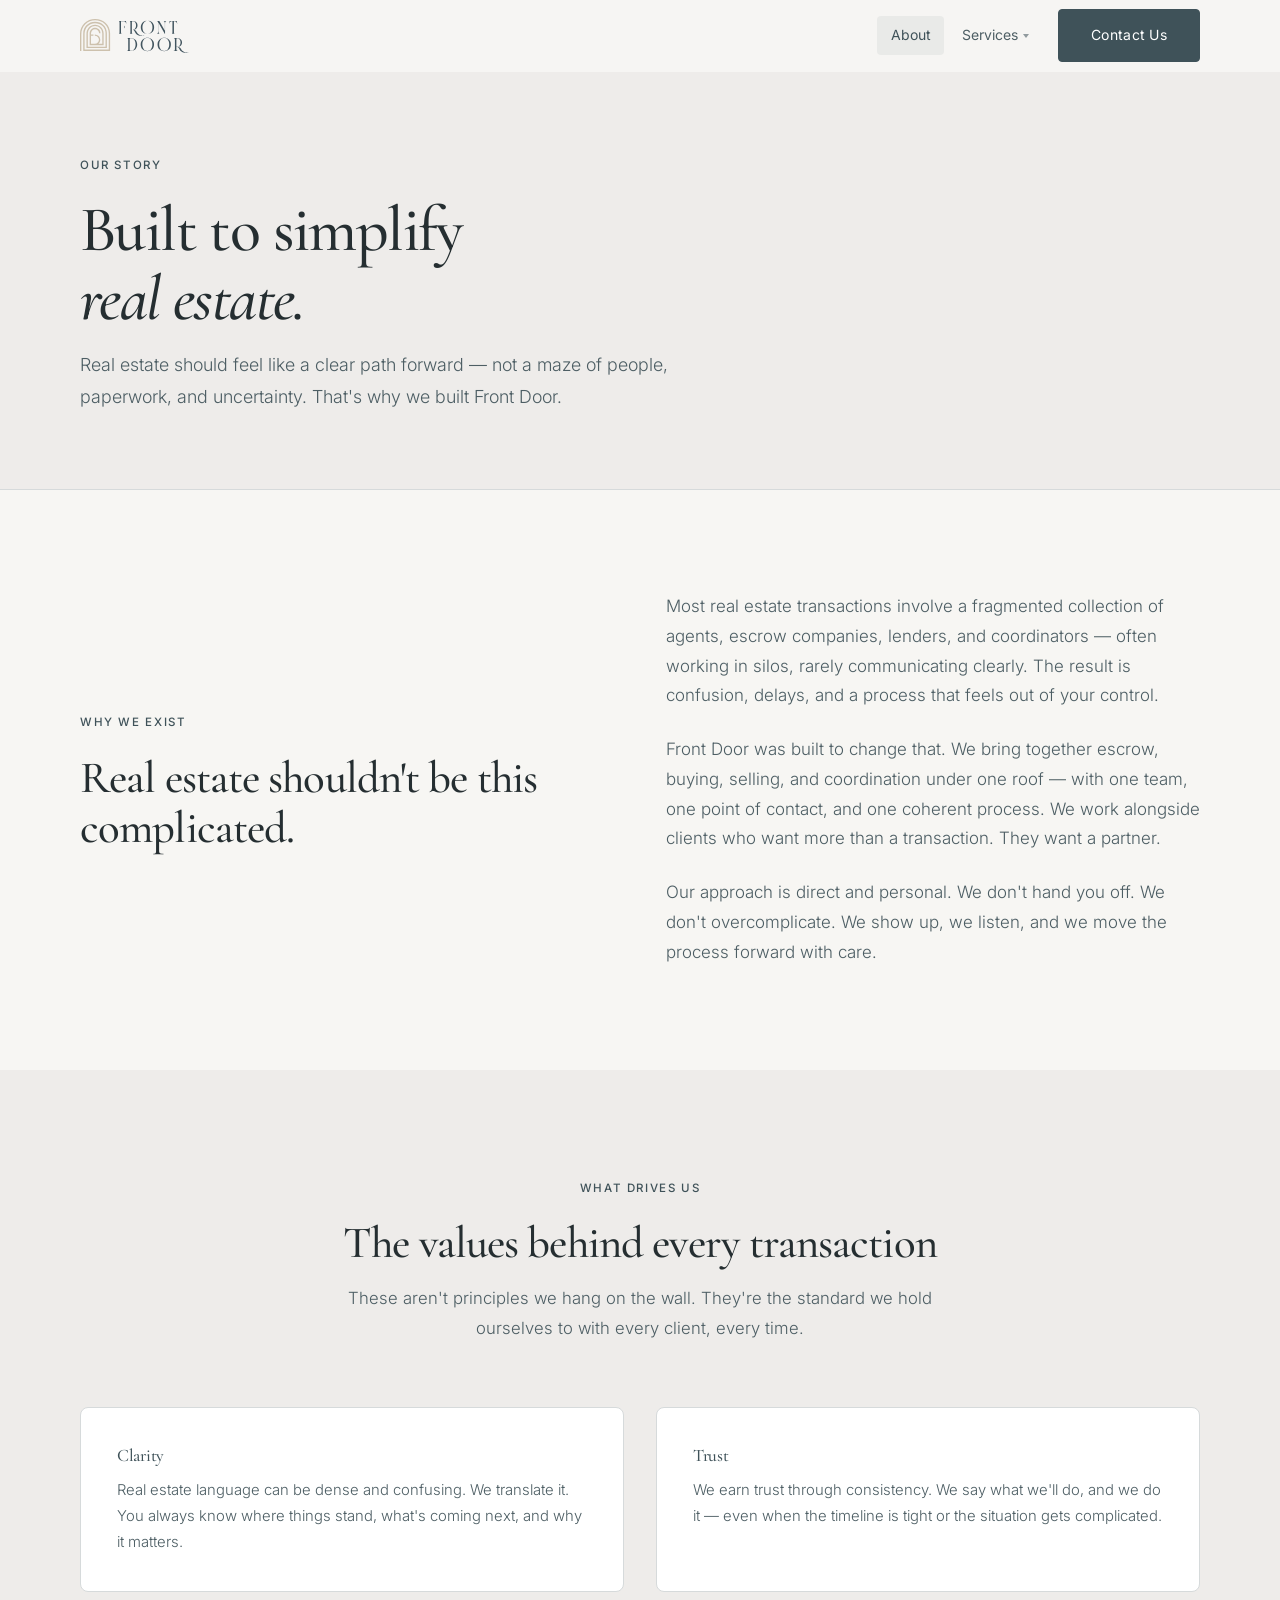
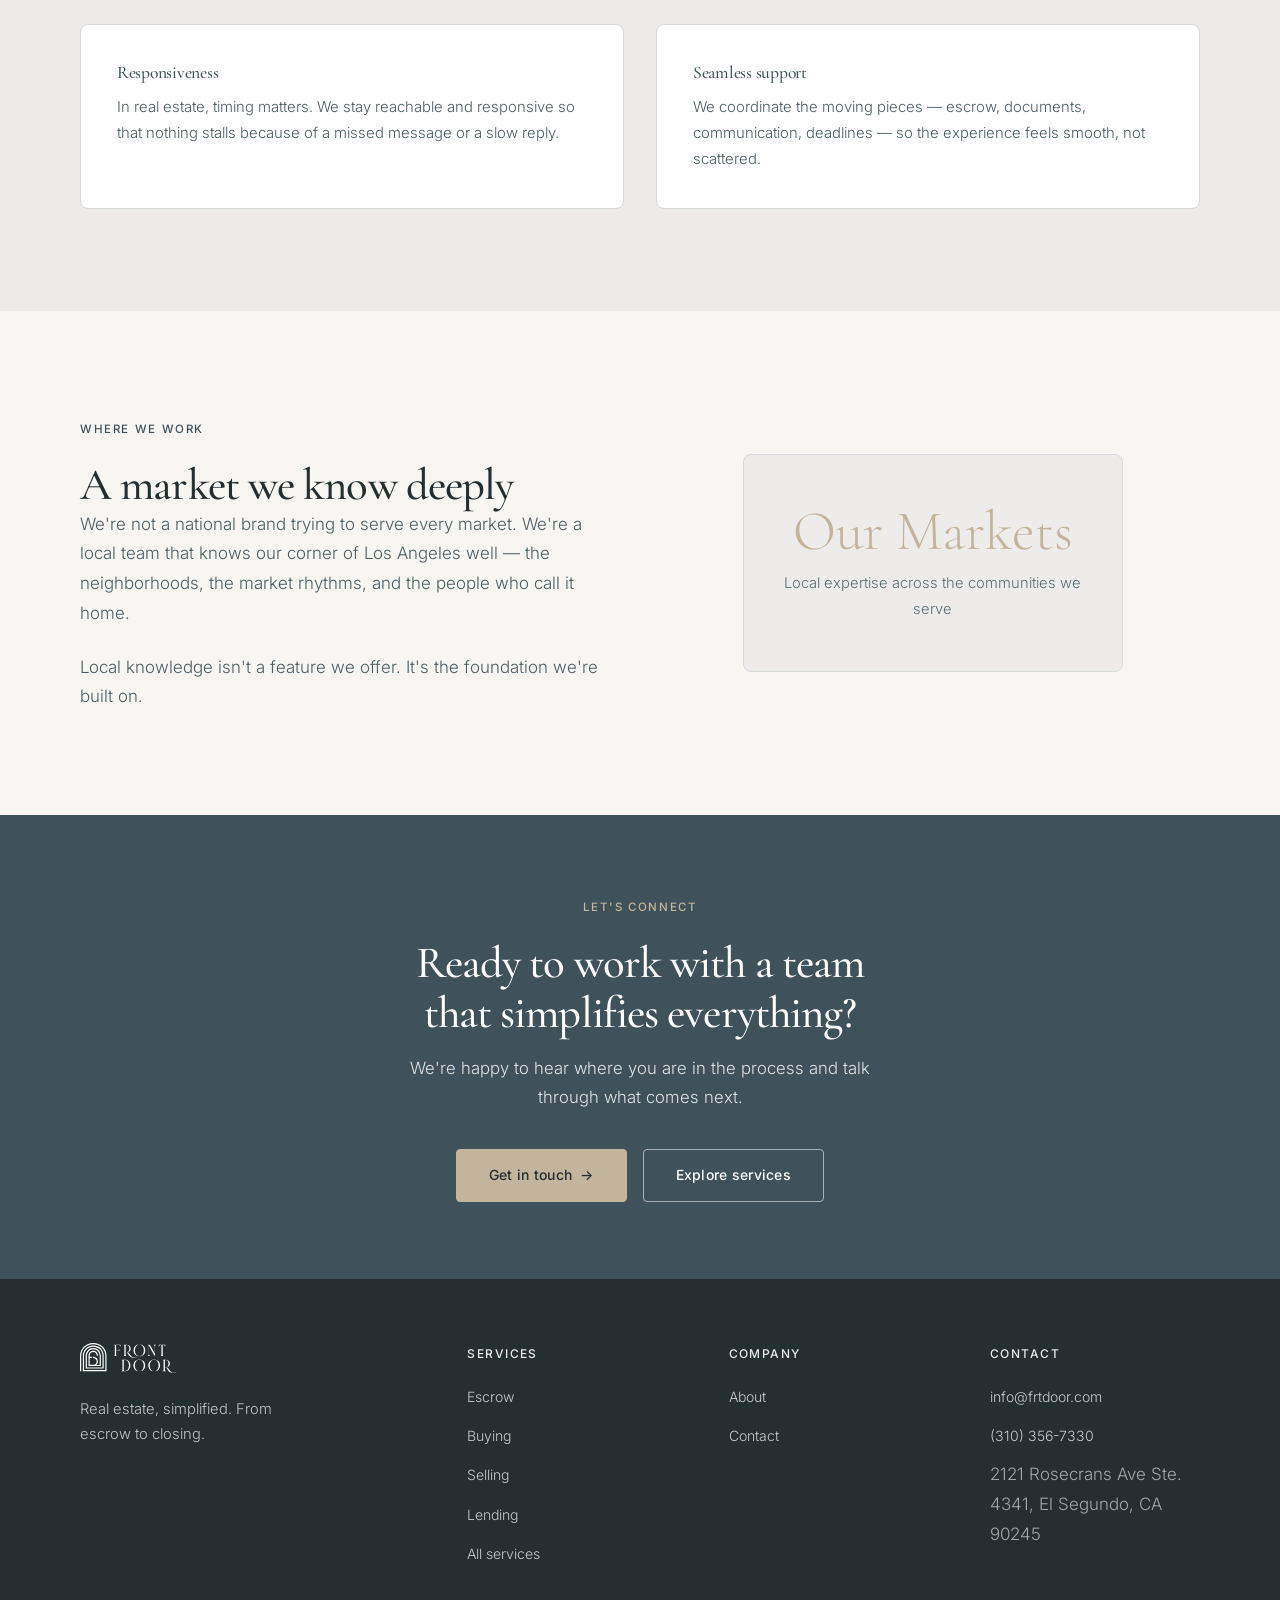
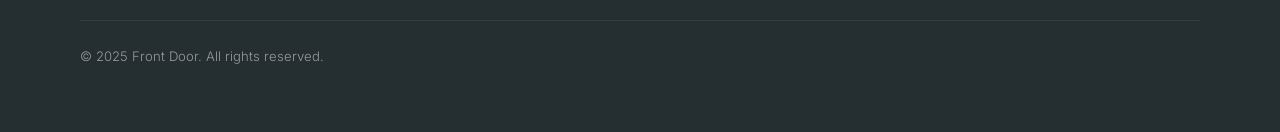
==== commit 2b6a5518: "Remove El Segundo and South Bay location lock-in from all pages Strip marketing language that implie" ====
--- a/about.html
+++ b/about.html
@@ -4,13 +4,13 @@
   <meta charset="UTF-8">
   <meta name="viewport" content="width=device-width, initial-scale=1.0">
 
-  <title>About Front Door — Real Estate in El Segundo, CA</title>
-  <meta name="description" content="Front Door was built to simplify real estate in El Segundo and the South Bay. Learn about our approach to buying, selling, and escrow — and why clarity and trust define everything we do.">
+  <title>About Front Door — Real Estate Services</title>
+  <meta name="description" content="Front Door was built to simplify real estate. Learn about our approach to buying, selling, and escrow — and why clarity and trust define everything we do.">
 
   <!-- Open Graph -->
   <meta property="og:type" content="website">
-  <meta property="og:title" content="About Front Door — Real Estate in El Segundo, CA">
-  <meta property="og:description" content="We built Front Door to simplify a fragmented process. Personal service, local knowledge, and a calm, coordinated approach to real estate in the South Bay.">
+  <meta property="og:title" content="About Front Door — Real Estate Services">
+  <meta property="og:description" content="We built Front Door to simplify a fragmented process. Personal service, local knowledge, and a calm, coordinated approach to real estate.">
   <meta property="og:url" content="https://frontdoorrealestate.com/about.html">
   <meta property="og:site_name" content="Front Door">
 
@@ -76,7 +76,7 @@
           </div>
           <div>
             <p class="reveal">Most real estate transactions involve a fragmented collection of agents, escrow companies, lenders, and coordinators — often working in silos, rarely communicating clearly. The result is confusion, delays, and a process that feels out of your control.</p>
-            <p class="reveal mt-md">Front Door was built to change that. We bring together escrow, buying, selling, and coordination under one roof — with one team, one point of contact, and one coherent process. Based in El Segundo and serving the broader South Bay, we work alongside clients who want more than a transaction. They want a partner.</p>
+            <p class="reveal mt-md">Front Door was built to change that. We bring together escrow, buying, selling, and coordination under one roof — with one team, one point of contact, and one coherent process. We work alongside clients who want more than a transaction. They want a partner.</p>
             <p class="reveal mt-md">Our approach is direct and personal. We don't hand you off. We don't overcomplicate. We show up, we listen, and we move the process forward with care.</p>
           </div>
         </div>
@@ -119,14 +119,14 @@
         <div class="grid-2">
           <div>
             <span class="label reveal">Where we work</span>
-            <h2 id="local-heading" class="reveal">El Segundo and the South Bay</h2>
-            <p class="reveal">We're not a national brand trying to serve every market. We're a local team that knows this corner of Los Angeles well — the neighborhoods, the market rhythms, and the people who call it home.</p>
-            <p class="reveal mt-md">From El Segundo and Hawthorne to Manhattan Beach, Hermosa Beach, Redondo Beach, and Torrance — our understanding of the South Bay shapes the guidance we give. Local knowledge isn't a feature we offer. It's the foundation we're built on.</p>
+            <h2 id="local-heading" class="reveal">A market we know deeply</h2>
+            <p class="reveal">We're not a national brand trying to serve every market. We're a local team that knows our corner of Los Angeles well — the neighborhoods, the market rhythms, and the people who call it home.</p>
+            <p class="reveal mt-md">Local knowledge isn't a feature we offer. It's the foundation we're built on.</p>
           </div>
           <div class="reveal" style="display:flex;align-items:center;justify-content:center;">
             <div style="background:var(--bg-alt);border:1px solid var(--border);border-radius:var(--radius-lg);padding:3rem 2rem;text-align:center;width:100%;max-width:380px;">
-              <div style="font-family:'Cormorant Garamond',serif;font-size:3.5rem;font-weight:300;color:var(--accent);line-height:1;margin-bottom:0.75rem;">South Bay</div>
-              <p style="font-size:0.92rem;color:var(--text-muted);max-width:none;margin:0;">El Segundo &bull; Manhattan Beach<br>Hermosa Beach &bull; Redondo Beach<br>Hawthorne &bull; Torrance &amp; beyond</p>
+              <div style="font-family:'Cormorant Garamond',serif;font-size:3.5rem;font-weight:300;color:var(--accent);line-height:1;margin-bottom:0.75rem;">Our Markets</div>
+              <p style="font-size:0.92rem;color:var(--text-muted);max-width:none;margin:0;">Local expertise across the communities we serve</p>
             </div>
           </div>
         </div>
@@ -157,7 +157,6 @@
         <img src="assets/images/logo-white.svg" alt="Front Door" width="180" height="56">
       </a>
           <p class="footer-tagline">Real estate, simplified. From escrow to closing.</p>
-          <p class="footer-location">El Segundo, CA &bull; South Bay</p>
         </div>
 
         <div class="footer-col">
@@ -191,7 +190,6 @@
 
       <div class="footer-bottom">
         <span>&copy; 2025 Front Door. All rights reserved.</span>
-        <span>El Segundo, CA &bull; Serving the South Bay</span>
       </div>
     </div>
   </footer>
--- a/css/styles.css
+++ b/css/styles.css
@@ -335,9 +335,33 @@
   margin-left: 0.75rem;
 }
 
+/* Prevent generic nav-link styles from clobbering the button */
+.nav-cta .btn-primary {
+  padding: 0.85rem 2rem;
+  color: #fff;
+}
+
+.nav-cta .btn-primary:hover,
+.nav-cta .btn-primary:focus {
+  color: #fff;
+  background: var(--primary-h);
+  border-color: var(--primary-h);
+}
+
 /* ── NAV DROPDOWN ── */
 .nav-item {
   position: relative;
+}
+
+/* Invisible bridge that fills the gap between trigger and dropdown,
+   preventing hover loss when the cursor crosses the 8px spacing. */
+.nav-item::after {
+  content: '';
+  position: absolute;
+  top: 100%;
+  left: 0;
+  right: 0;
+  height: 10px;
 }
 
 .nav-item > a {
@@ -368,7 +392,6 @@
   position: absolute;
   top: calc(100% + 8px);
   left: 50%;
-  transform: translateX(-50%);
   min-width: 170px;
   background: #fff;
   border: 1px solid var(--border);
@@ -377,9 +400,12 @@
   padding: 0.5rem;
   opacity: 0;
   visibility: hidden;
-  pointer-events: none;
-  transition: opacity 0.18s ease, transform 0.18s ease, visibility 0.18s;
+  /* Do NOT set pointer-events: none here — visibility:hidden already blocks events.
+     Keeping it out means the 200ms visibility delay below keeps links clickable
+     while the cursor crosses the gap between the trigger and the dropdown. */
   transform: translateX(-50%) translateY(-4px);
+  /* On close: delay visibility so links remain interactive during the fade */
+  transition: opacity 0.2s ease, transform 0.2s ease, visibility 0s 0.2s;
   z-index: 200;
 }
 
@@ -387,8 +413,9 @@
 .nav-item:focus-within .nav-dropdown {
   opacity: 1;
   visibility: visible;
-  pointer-events: auto;
   transform: translateX(-50%) translateY(0);
+  /* On open: no delay — appear immediately */
+  transition: opacity 0.18s ease, transform 0.18s ease, visibility 0s;
 }
 
 .nav-dropdown a {
@@ -488,7 +515,6 @@
     transform: none;
     opacity: 1;
     visibility: visible;
-    pointer-events: auto;
     box-shadow: none;
     border: none;
     border-left: 2px solid var(--border);
@@ -496,16 +522,25 @@
     background: transparent;
     padding: 0.25rem 0 0.25rem 0.75rem;
     margin-top: 0.25rem;
+    /* Mobile shows/hides via display, not visibility */
     display: none;
+    /* Override desktop close-delay transition — not needed on mobile */
+    transition: none;
   }
 
   .nav-item.open .nav-dropdown { display: block; }
 
   .nav-dropdown a {
+    /* Touch-friendly tap target */
+    min-height: 44px;
+    display: flex !important;
+    align-items: center;
     padding: 0.5rem 0.5rem !important;
     font-size: 0.95rem !important;
     width: 100%;
   }
+
+  .nav-item::after { display: none; }
 }
 
 /* ── HERO ── */
